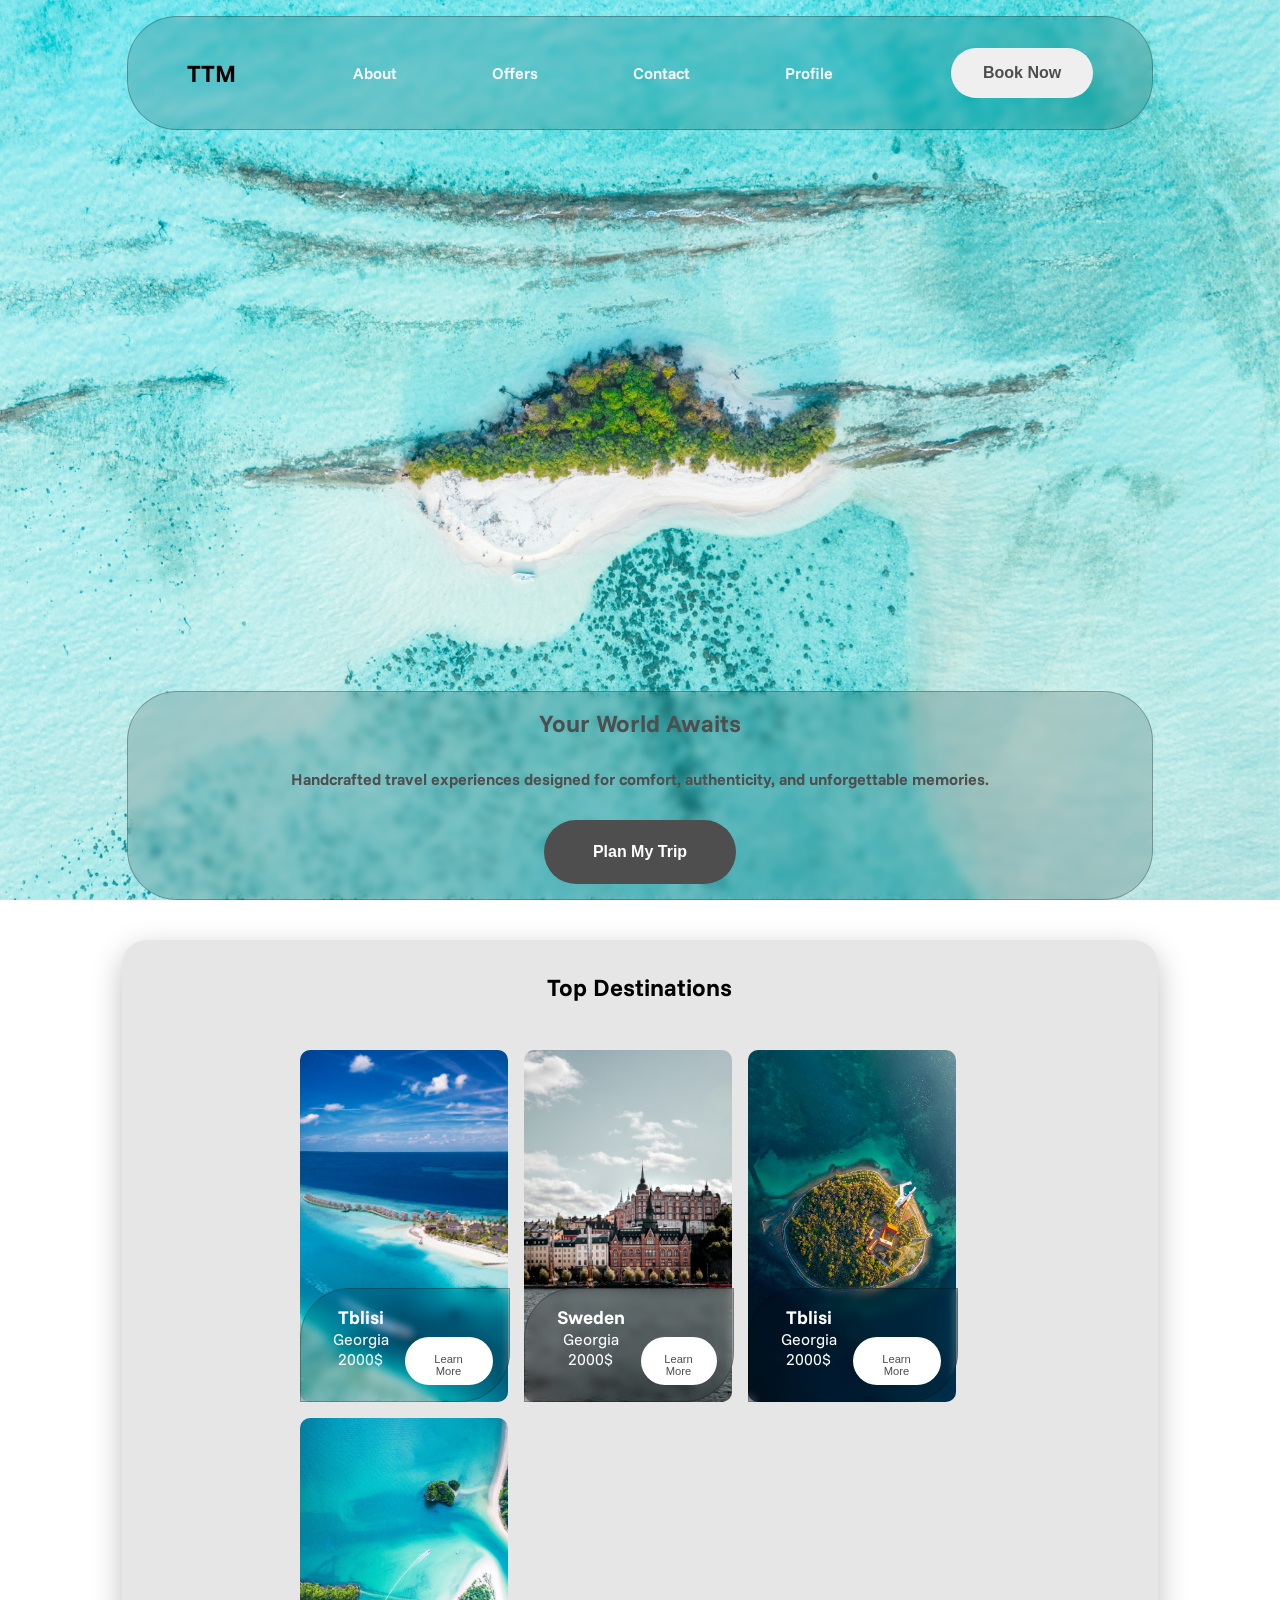
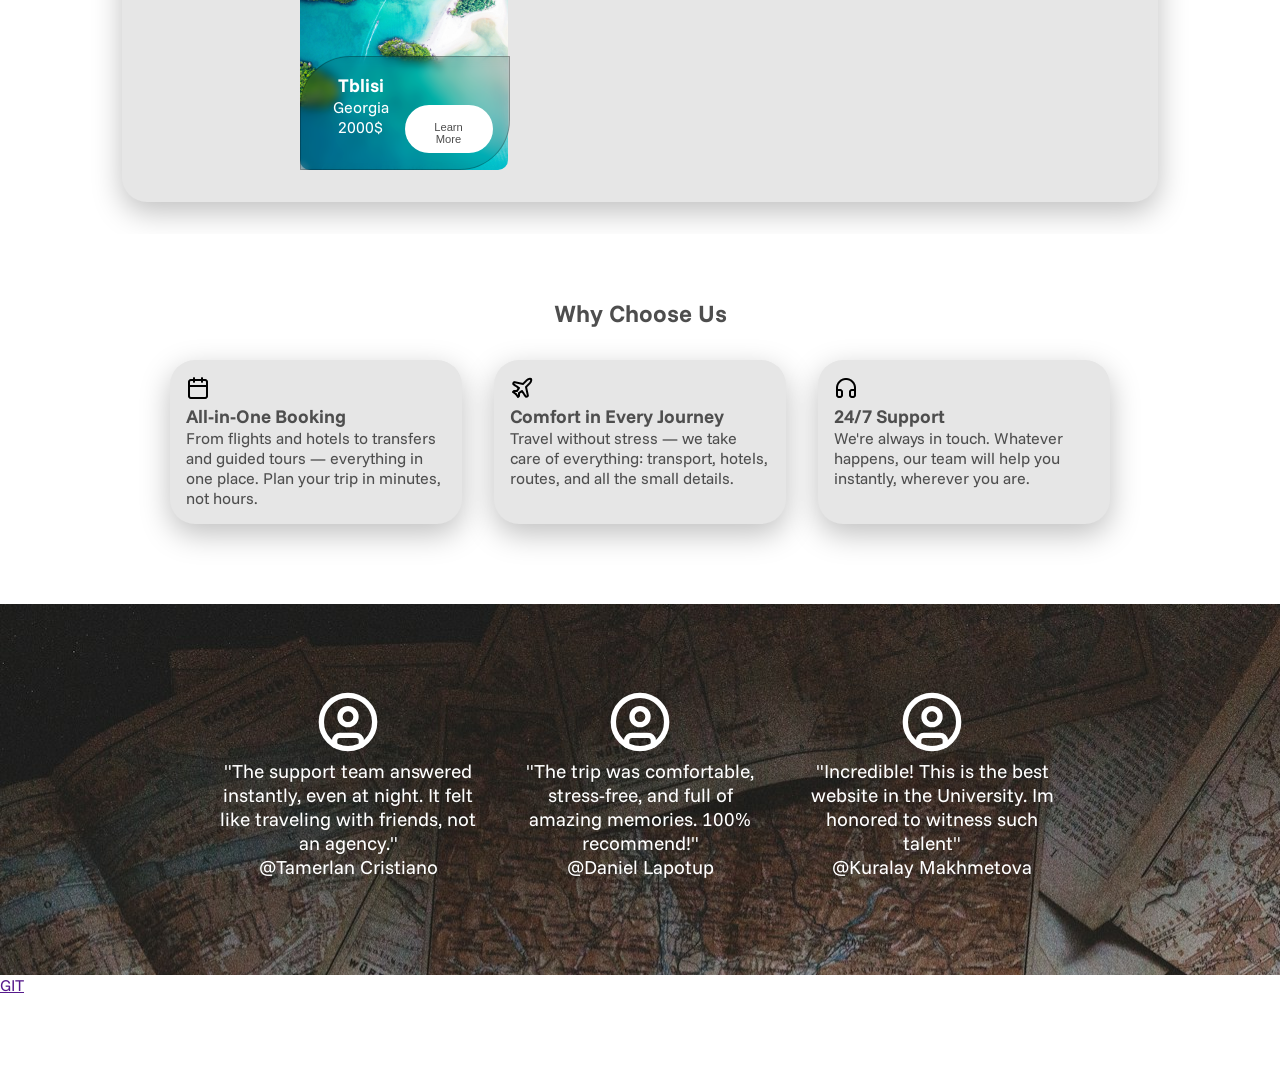
==== index.html @ 8b89134b "first commit" ====
<!DOCTYPE html>
<html lang="en">
  <head>
    <meta charset="UTF-8" />
    <meta name="viewport" content="width=device-width, initial-scale=1.0" />
    <title>Travel Agency</title>
    <link rel="stylesheet" href="style.css" />
  </head>
  <body>
    <header>
      <div class="logo active"><h2>TTM</h2></div>
      <nav>
        <a href="" class="navigation">About</a>
        <a href="" class="navigation">Offers</a>
        <a href="" class="navigation">Contact</a>
        <a href="" class="navigation">Profile</a>
      </nav>
      <button class="book_now btn">Book Now</button>
    </header>
    <section id="sec1">
      <div class="bg"></div>
      <div class="title_text">
        <h1 class="title">Your World Awaits</h1>
        <p>
          Handcrafted travel experiences designed for comfort, authenticity, and
          unforgettable memories.
        </p>
        <button class="title_btn btn">Plan My Trip</button>
      </div>
    </section>
    <section id="sec2">
      <div class="cards_bg">
        <h2>Top Destinations</h2>
        <div class="cards">
          <div class="card georgia">
            <div class="card_modal">
              <div class="card_text">
                <h3>Tblisi</h3>
                <div class="location">
                  <div class="location_icon"></div>
                  <p>Georgia</p>
                </div>
                <p class="price">2000$</p>
              </div>
              <button class="card_btn">Learn More</button>
            </div>
          </div>
          <div class="card sweden">
            <div class="card_modal">
              <div class="card_text">
                <h3>Sweden</h3>
                <div class="location">
                  <div class="location_icon"></div>
                  <p>Georgia</p>
                </div>
                <p class="price">2000$</p>
              </div>
              <button class="card_btn">Learn More</button>
            </div>
          </div>
          <div class="card island">
            <div class="card_modal">
              <div class="card_text">
                <h3>Tblisi</h3>
                <div class="location">
                  <div class="location_icon"></div>
                  <p>Georgia</p>
                </div>
                <p class="price">2000$</p>
              </div>
              <button class="card_btn">Learn More</button>
            </div>
          </div>
          <div class="card islands">
            <div class="card_modal">
              <div class="card_text">
                <h3>Tblisi</h3>
                <div class="location">
                  <div class="location_icon"></div>
                  <p>Georgia</p>
                </div>
                <p class="price">2000$</p>
              </div>
              <button class="card_btn">Learn More</button>
            </div>
          </div>
        </div>
      </div>
    </section>
    <section id="sec3">
        <div class="bg"></div>
        <h2>Why Choose Us</h2>
        <div class="reasons">
            <div class="reason">
                <img class="icon" src="Images/icons/calendar.png" alt="">
                <h3>All-in-One Booking</h3>
                <p>From flights and hotels to transfers and guided tours — everything in one place. Plan your trip in minutes, not hours.</p>
            </div>
            <div class="reason">
                <img class="icon" src="Images/icons/plane.png" alt="">
                <h3>Comfort in Every Journey</h3>
                <p>Travel without stress — we take care of everything: transport, hotels, routes, and all the small details.</p>
            </div>
            <div class="reason">
                <img class="icon" src="Images/icons/headphones.png" alt="">
                <h3>24/7 Support</h3>
                <p>We're always in touch. Whatever happens, our team will help you instantly, wherever you are.</p>
            </div>
        </div>
    </section>
    <section id="sec4">
        <div class="bg"></div>
        <div class="reviews">
            <div class="review">
                <img src="Images/icons/circle-user.svg" alt="">
                <p>"The support team answered instantly, even at night. It felt like traveling with friends, not an agency."</p>
                <p>@Tamerlan Cristiano</p>
            </div>
            <div class="review">
                <img src="Images/icons/circle-user.svg" alt="">
                <p>"The trip was comfortable, stress-free, and full of amazing memories. 100% recommend!"</p>
                <p>@Daniel Lapotup</p>
            </div>
            <div class="review">
                <img src="Images/icons/circle-user.svg" alt="">
                <p>"Incredible! This is the best website in the University. Im honored to witness such talent"</p>
                <p>@Kuralay Makhmetova</p>
            </div>
        </div>
    </section>
    <footer>
        <a href="">GIT</a>
    </footer>
  </body>
</html>
---- style.css ----
@import url("https://fonts.googleapis.com/css2?family=Funnel+Sans:ital,wght@0,300..800;1,300..800&display=swap");

* {
  margin: 0;
  padding: 0;
}
html {
  font-size: 16px;
  font-family: "Funnel Sans", sans-serif;
}
.btn {
  font-weight: 600;
}
header {
  left: 0;
  right: 0;
  top: 1rem;
  margin: 0 auto;
  width: 80%;
  height: 7rem;
  position: absolute;
  display: flex;
  justify-content: space-around;
  align-items: center;
  background: rgba(0, 0, 0, 0.15); /* полупрозрачность */
  backdrop-filter: blur(4px) saturate(110%); /* стекло */
  -webkit-backdrop-filter: blur(10px) saturate(180%); /* для Safari */
  border-radius: 50px; /* если хочешь закругление */
  border: 1px solid rgba(0, 0, 0, 0.25); /* лёгкая “рамка” */
  z-index: 1000;
}
nav {
  display: flex;
  justify-content: space-between;
  width: 30rem;
}
.navigation {
  text-decoration: none;
  color: #fff;
  font-weight: 600;
  transition: 200ms;
}
.navigation:hover {
  color: #4e4e4e;
  transition: 200ms;
}
.book_now {
  color: #4e4e4e;
  padding: 1rem 2rem;
  border-radius: 50px;
  border: none;
  font-size: 1rem;
  transition: 200ms;
}
.book_now:hover {
  background-color: #4e4e4e;
  color: #fff;
  transition: 200ms;
}
/* SECTION 1 */
#sec1 {
  width: 100%;
  height: 100vh;
  margin-bottom: 0.5rem;
}
/* Below panel */
.title_text {
  background-color: #4e4e4e;
  width: 80%;
  height: 23%;
  position: absolute;
  text-align: center;
  margin: 0 auto;
  left: 0;
  right: 0;
  bottom: 0;
  color: #4e4e4e;
  font-weight: bold;
  background: rgba(0, 0, 0, 0.15); /* полупрозрачность */
  backdrop-filter: blur(4px) saturate(110%); /* стекло */
  -webkit-backdrop-filter: blur(10px) saturate(180%); /* для Safari */
  border-radius: 50px; /* если хочешь закругление */
  border: 1px solid rgba(0, 0, 0, 0.25); /* лёгкая “рамка” */
  display: flex;
  flex-direction: column;
  align-items: center;
  justify-content: space-around;
}
.title_btn {
  background-color: #4e4e4e;
  color: #fff;
  padding: 1rem 2rem;
  border-radius: 50px;
  border: none;
  font-size: 1rem;
  transition: 200ms;
  width: 12rem;
  height: 4rem;
}
.title_btn:hover {
  background-color: #fff;
  color: #4e4e4e;
  transition: 200ms;
}

#sec1 .bg {
  position: fixed;
  background-image: url(Images/hamdhulla-shakeeb-SxBfYBCI0CA-unsplash.jpg);
  background-position: center;
  background-size: cover;
  width: 100%;
  height: 100vh;
  z-index: -1;
  background-attachment: fixed;
}
/* SECTION 2 ============== ================================*/
#sec2 {
  margin-top: 1rem;
  width: 100%;
  height: fit-content;
  left: 0;
  right: 0;
  margin: 0 auto;
  background-color: #fff;
  padding-top: 2rem;
  padding-bottom: 2rem;
}

.cards {
  display: flex;
  width: 70%;
  margin: 0 auto;
  padding-top: 3rem;
  flex-wrap: wrap;
  justify-content: start;
  gap: 1rem;
}
.cards_bg {
  background-color: rgb(230, 230, 230);
  width: 76%;
  border-radius: 25px;
  text-align: center;
  margin: 0 auto;
  padding: 2rem;
  box-shadow: 0 10px 30px rgba(0, 0, 0, 0.25), 0 0 15px rgba(255, 255, 255, 0.2);
}
.card {
  flex: 0 1 13rem;
  width: 22%;
  height: 22rem;
  border-radius: 10px;
  background-position: center;
  background-size: cover;
  display: flex;
  align-items: flex-end;
  color: #fff;
  transition: 200ms;
}
.card:hover {
  transform: scale(1.03);
  box-shadow: 0 10px 30px rgba(0, 0, 0, 0.25), 0 0 15px rgba(255, 255, 255, 0.2);
}
.georgia {
  background-image: url(Images/cards/sea.jpg);
}
.sweden {
  background-image: url(Images/cards/sweden.jpg);
}
.islands {
  background-image: url(Images/cards/islands.jpg);
}
.island {
  background-image: url(Images/cards/island.jpg);
}
.card_text {
  display: flex;
  flex-direction: column;
  margin-bottom: 1rem;
  align-self: flex-end;
  margin-left: 1rem;
  padding: 1rem;
}
.card_btn {
  background-color: #fff;
  color: #4e4e4e;
  padding: 1rem 1.5rem;
  border-radius: 50px;
  border: none;
  font-size: 0.7rem;
  transition: 200ms;
  width: 6rem;
  height: 3rem;
  margin-bottom: 1rem;
  margin-right: 1rem;
  padding: 1rem;
}
.card_btn:hover {
  color: #fff;
  background-color: #4e4e4e;
  box-shadow: 0 4px 15px rgba(0, 0, 0, 0.2);
}
.card_modal {
  background-color: #4e4e4e;
  width: 100%;
  height: fit-content;
  display: flex;
  align-items: flex-end;
  color: #fff;
  justify-content: space-between;
  border-radius: 10px;
  background: rgba(0, 0, 0, 0.15); /* полупрозрачность */
  backdrop-filter: blur(4px) saturate(110%); /* стекло */
  -webkit-backdrop-filter: blur(10px) saturate(180%); /* для Safari */
  border-radius: 50px 0; /* если хочешь закругление */
  border: 1px solid rgba(0, 0, 0, 0.25); /* лёгкая “рамка” */
}

/* SECTION 3 ========= */
#sec3 {
    background-color: #fff;
}
#sec3 h2 {
  text-align: center;
  padding-top: 4rem;
  color: #4e4e4e;
}
.reasons {
  margin-top: 2rem;
  display: flex;
  justify-content: center;
  gap: 2rem;
  flex-wrap: wrap;
  padding-bottom: 5rem;
}
.reason {
  color: #4e4e4e;
  flex: 1 1 20%;
  max-width: 20%;
  min-width: 260px;
  background-color: rgb(230, 230, 230);
  padding: 1rem;
  box-shadow: 0 10px 30px rgba(0, 0, 0, 0.25), 0 0 15px rgba(255, 255, 255, 0.2);
  border-radius: 25px;
}
/* SECTION 4 ========================================================================================================================================= */
#sec4 {
     background-image: url(Images/maps.jpg);
     padding: 3rem;
}
/* #sec4 > .bg {
    background-image: url(Images/maps.jpg);
    background-position: center;
    background-size: cover;
    width: 100%;
    height: 30vh;
    position: absolute;
    z-index: -1;
    filter: brightness(.6);
} */
.reviews {
    display: flex;
    align-items: center;
    gap: 2rem;
    justify-content: center;
    align-self: center;
    margin-bottom: 3rem;
    flex-wrap: wrap;
}
.review {
    flex: 1 1 20%;
    padding-top: 2.4rem;
    text-align: center;
    max-width: 20%;
    min-width: 260px;
    color: #fff;
    font-size: 1.2rem;
}
.review img{
    width: 4rem;
}

@media (max-width:940px){
    #sec3 {
        height: fit-content;
    }
    #sec4 {
        padding: 3rem;
        background-image: url(Images/maps.jpg);
    }
}





footer {
    background-color: #fff;
    width: 100%;
    height: 10vh;
}
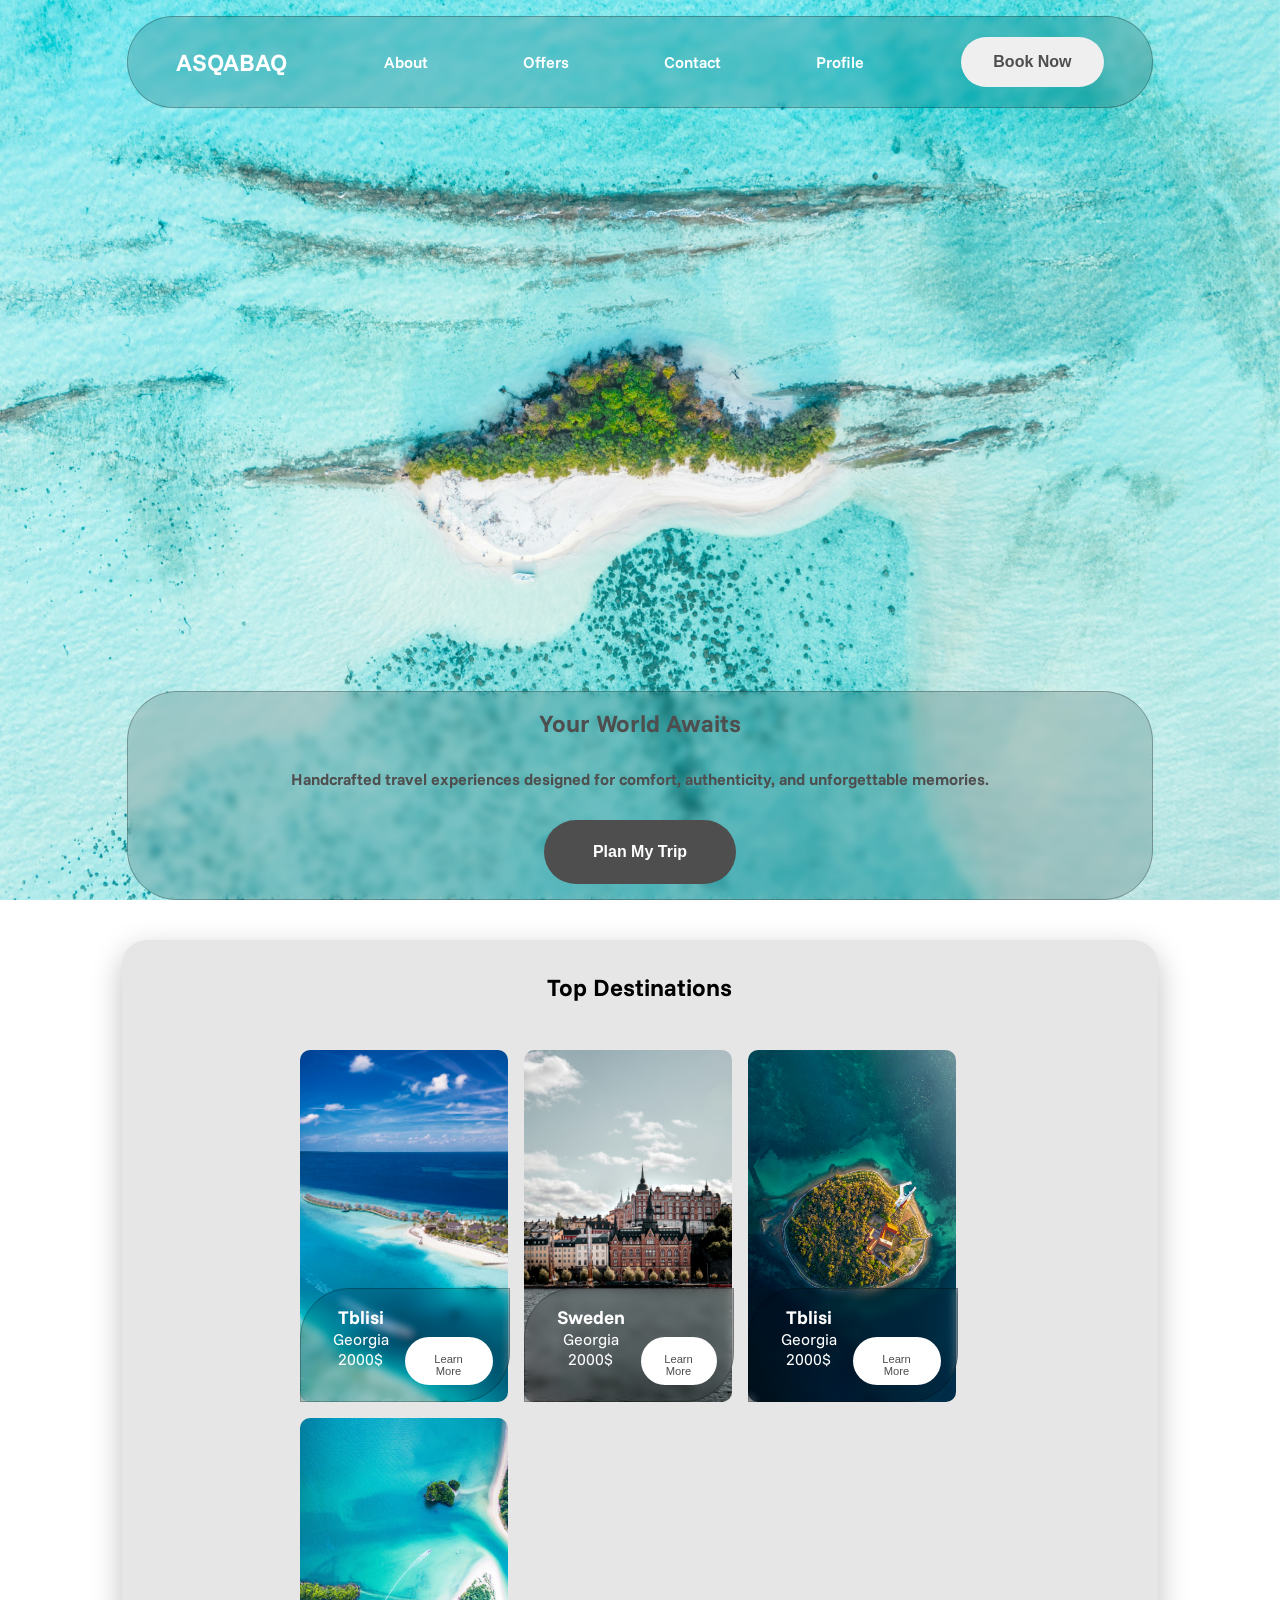
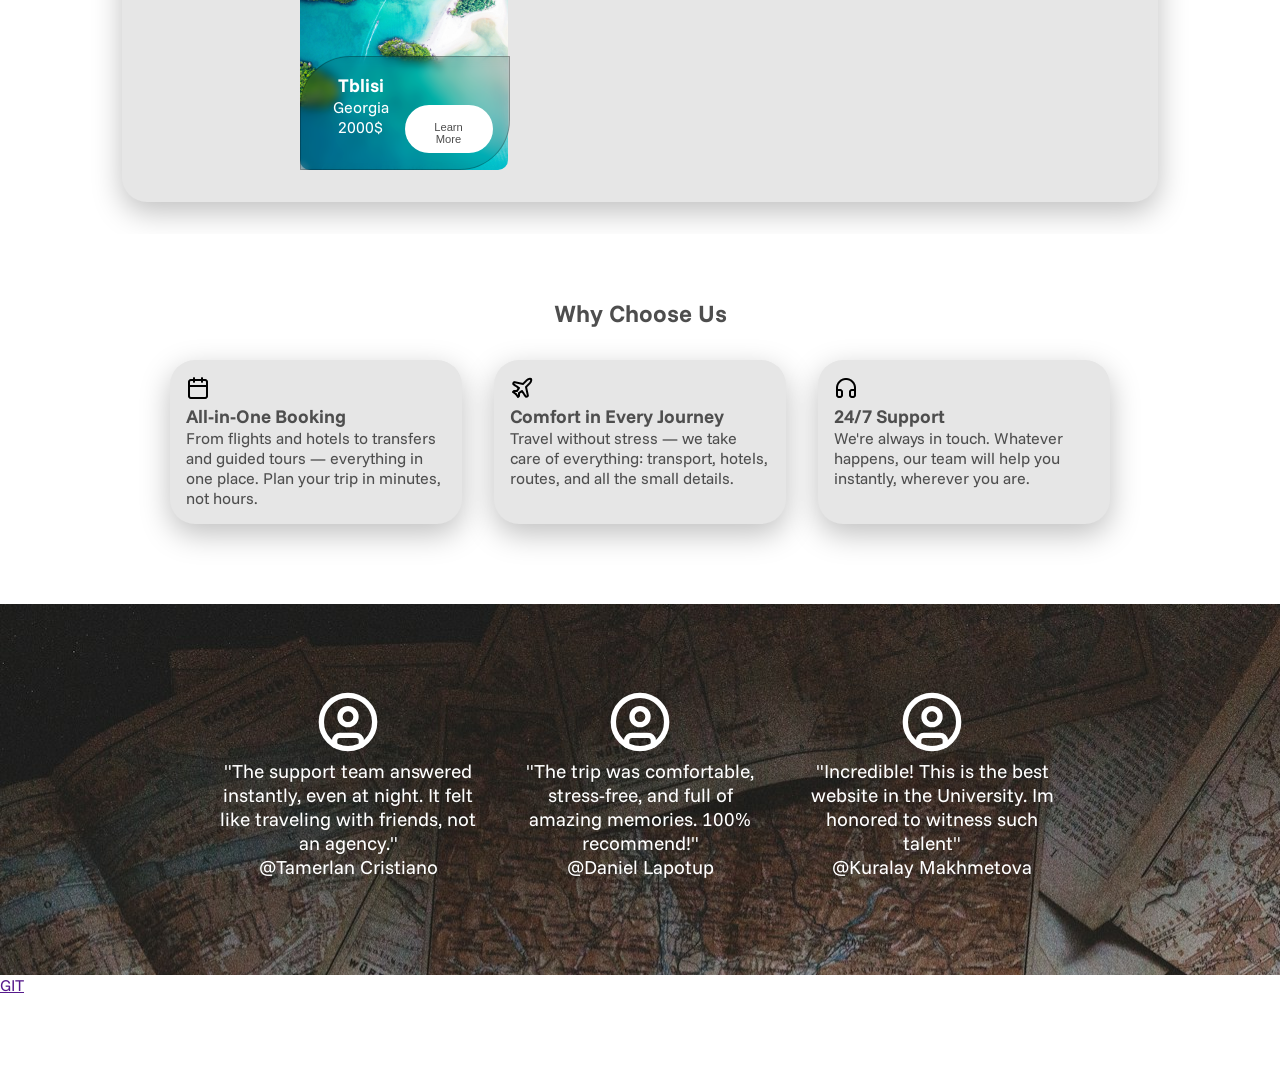
==== commit fbc1f7a7: "some new pages/ no adaptive" ====
--- a/index.html
+++ b/index.html
@@ -8,12 +8,12 @@
   </head>
   <body>
     <header>
-      <div class="logo active"><h2>TTM</h2></div>
+      <div class="logo active"><h2><a class="logo" href="index.html">ASQABAQ</a></h2></div>
       <nav>
-        <a href="" class="navigation">About</a>
+        <a href="About.html" class="navigation">About</a>
         <a href="" class="navigation">Offers</a>
-        <a href="" class="navigation">Contact</a>
-        <a href="" class="navigation">Profile</a>
+        <a href="Contact.html" class="navigation">Contact</a>
+        <a href="Profile.html" class="navigation">Profile</a>
       </nav>
       <button class="book_now btn">Book Now</button>
     </header>
--- a/style.css
+++ b/style.css
@@ -17,7 +17,7 @@
   top: 1rem;
   margin: 0 auto;
   width: 80%;
-  height: 7rem;
+  height: 10%;
   position: absolute;
   display: flex;
   justify-content: space-around;
@@ -28,6 +28,10 @@
   border-radius: 50px; /* если хочешь закругление */
   border: 1px solid rgba(0, 0, 0, 0.25); /* лёгкая “рамка” */
   z-index: 1000;
+}
+.logo {
+  text-decoration: none;
+  color: #fff;
 }
 nav {
   display: flex;
@@ -217,7 +221,7 @@
 
 /* SECTION 3 ========= */
 #sec3 {
-    background-color: #fff;
+  background-color: #fff;
 }
 #sec3 h2 {
   text-align: center;
@@ -244,8 +248,8 @@
 }
 /* SECTION 4 ========================================================================================================================================= */
 #sec4 {
-     background-image: url(Images/maps.jpg);
-     padding: 3rem;
+  background-image: url(Images/maps.jpg);
+  padding: 3rem;
 }
 /* #sec4 > .bg {
     background-image: url(Images/maps.jpg);
@@ -258,43 +262,209 @@
     filter: brightness(.6);
 } */
 .reviews {
-    display: flex;
-    align-items: center;
-    gap: 2rem;
-    justify-content: center;
-    align-self: center;
-    margin-bottom: 3rem;
-    flex-wrap: wrap;
+  display: flex;
+  align-items: center;
+  gap: 2rem;
+  justify-content: center;
+  align-self: center;
+  margin-bottom: 3rem;
+  flex-wrap: wrap;
 }
 .review {
-    flex: 1 1 20%;
-    padding-top: 2.4rem;
-    text-align: center;
-    max-width: 20%;
-    min-width: 260px;
-    color: #fff;
-    font-size: 1.2rem;
-}
-.review img{
-    width: 4rem;
-}
-
-@media (max-width:940px){
-    #sec3 {
-        height: fit-content;
-    }
-    #sec4 {
-        padding: 3rem;
-        background-image: url(Images/maps.jpg);
-    }
-}
-
-
-
-
+  flex: 1 1 20%;
+  padding-top: 2.4rem;
+  text-align: center;
+  max-width: 20%;
+  min-width: 260px;
+  color: #fff;
+  font-size: 1.2rem;
+}
+.review img {
+  width: 4rem;
+}
+
+@media (max-width: 940px) {
+  #sec3 {
+    height: fit-content;
+  }
+  #sec4 {
+    padding: 3rem;
+    background-image: url(Images/maps.jpg);
+  }
+}
 
 footer {
-    background-color: #fff;
-    width: 100%;
-    height: 10vh;
-}+  background-color: #fff;
+  width: 100%;
+  height: 10vh;
+}
+
+/* ABOUT PAGE ================================== */
+#about {
+  background-image: url(Images/globus.jpg);
+  background-position: center;
+  background-size: cover;
+  width: 100%;
+  height: 100vh;
+  display: flex;
+  justify-content: center;
+}
+
+.about_bg {
+  text-align: center;
+  margin: 0 auto;
+  align-self: center;
+  width: 70%;
+  height: fit-content;
+  background: rgba(0, 0, 0, 0.15); /* полупрозрачность */
+  backdrop-filter: blur(4px) saturate(50%); /* стекло */
+  -webkit-backdrop-filter: blur(10px) saturate(180%); /* для Safari */
+  border-radius: 50px 0; /* если хочешь закругление */
+  border: 1px solid rgba(0, 0, 0, 0.25); /* лёгкая “рамка” */
+  color: #fff;
+}
+.about_bg > h2,
+.about_bg p {
+  padding: 1.5rem;
+}
+.about_bg p {
+  width: 60%;
+  margin: 0 auto;
+}
+
+/* CONTACT PAGE ================================= */
+#contact {
+  background-image: url(Images/globus.jpg);
+  background-position: center;
+  background-size: cover;
+  width: 100%;
+  height: 100vh;
+  display: flex;
+  justify-content: center;
+}
+.contact_bg {
+  text-align: center;
+  margin: 0 auto;
+  align-self: center;
+  width: 40%;
+  height: fit-content;
+  background: rgba(0, 0, 0, 0.15); /* полупрозрачность */
+  backdrop-filter: blur(4px) saturate(50%); /* стекло */
+  -webkit-backdrop-filter: blur(10px) saturate(180%); /* для Safari */
+  border-radius: 50px 0; /* если хочешь закругление */
+  border: 1px solid rgba(0, 0, 0, 0.25); /* лёгкая “рамка” */
+  color: #fff;
+  display: flex;
+  flex-direction: column;
+  gap: 1rem;
+}
+
+.contact_bg input {
+  align-self: center;
+  width: 60%;
+  height: 3vh;
+}
+.contact_bg h2 {
+  margin-top: 7%;
+}
+.submit {
+  width: 20%;
+  height: 3vh;
+  color: #4e4e4e;
+  border-radius: 25px;
+  border: none;
+  margin: 0 auto;
+  margin-bottom: 10%;
+  transition: 200ms;
+}
+.submit:hover {
+  transition: 200ms;
+  background-color: #4e4e4e;
+  color: #fff;
+}
+
+/* PROFILE PAGE ====================== */
+#profile {
+
+  width: 100%;
+  height: fit-content;
+  display: flex;
+  justify-content: center;
+}
+#profile > .bg {
+  background-image: url(Images/maps.jpg);
+  background-position: center;
+  background-size: cover;
+  background-attachment: fixed;
+  width: 100%;
+  height: 110vh;
+  z-index: -100;
+  position: absolute;
+}
+.profile_bg {
+  margin: 0 auto;
+  align-self: center;
+  width: 40%;
+  height: fit-content;
+  background: rgba(0, 0, 0, 0.15); /* полупрозрачность */
+  backdrop-filter: blur(6px) saturate(30%); /* стекло */
+  -webkit-backdrop-filter: blur(10px) saturate(50%); /* для Safari */
+  border-radius: 50px 0; /* если хочешь закругление */
+  border: 1px solid rgba(0, 0, 0, 0.25); /* лёгкая “рамка” */
+  color: #fff;
+  display: flex;
+  flex-direction: column;
+  gap: 1rem;
+  margin-top: 10%;
+}
+.main_info {
+  display: flex;
+  gap: 2rem;
+  width: 80%;
+  margin: 0 auto;
+}
+.profile_pic {
+  width: 40%;
+}
+.profile_text {
+  font-size: 1.4rem;
+  align-self: center;
+}
+.edit_btn {
+  width: 50%;
+  height: 3vh;
+  color: #4e4e4e;
+  border-radius: 5px; 
+  border: none;
+  margin: 0 auto;
+  margin-bottom: 10%;
+  transition: 200ms;
+}
+.edit_btn:hover {
+  transition: 200ms;
+  background-color: #4e4e4e;
+  color: #fff;
+}
+.trips {
+  margin-top: 1rem;
+  margin-bottom: 0.5rem;
+  text-align: center;
+  display: flex;
+  flex-direction: column;
+  gap: 1rem;
+}
+.trips > .card {
+  width: 95%;
+  margin: 0 auto;
+}
+.trip_info {
+  display: flex;
+  flex-direction: column;
+  gap: 1rem;
+}
+.confirmed {
+  color: #00ff26;
+}
+.stats {
+  color: #00d0ff;
+}
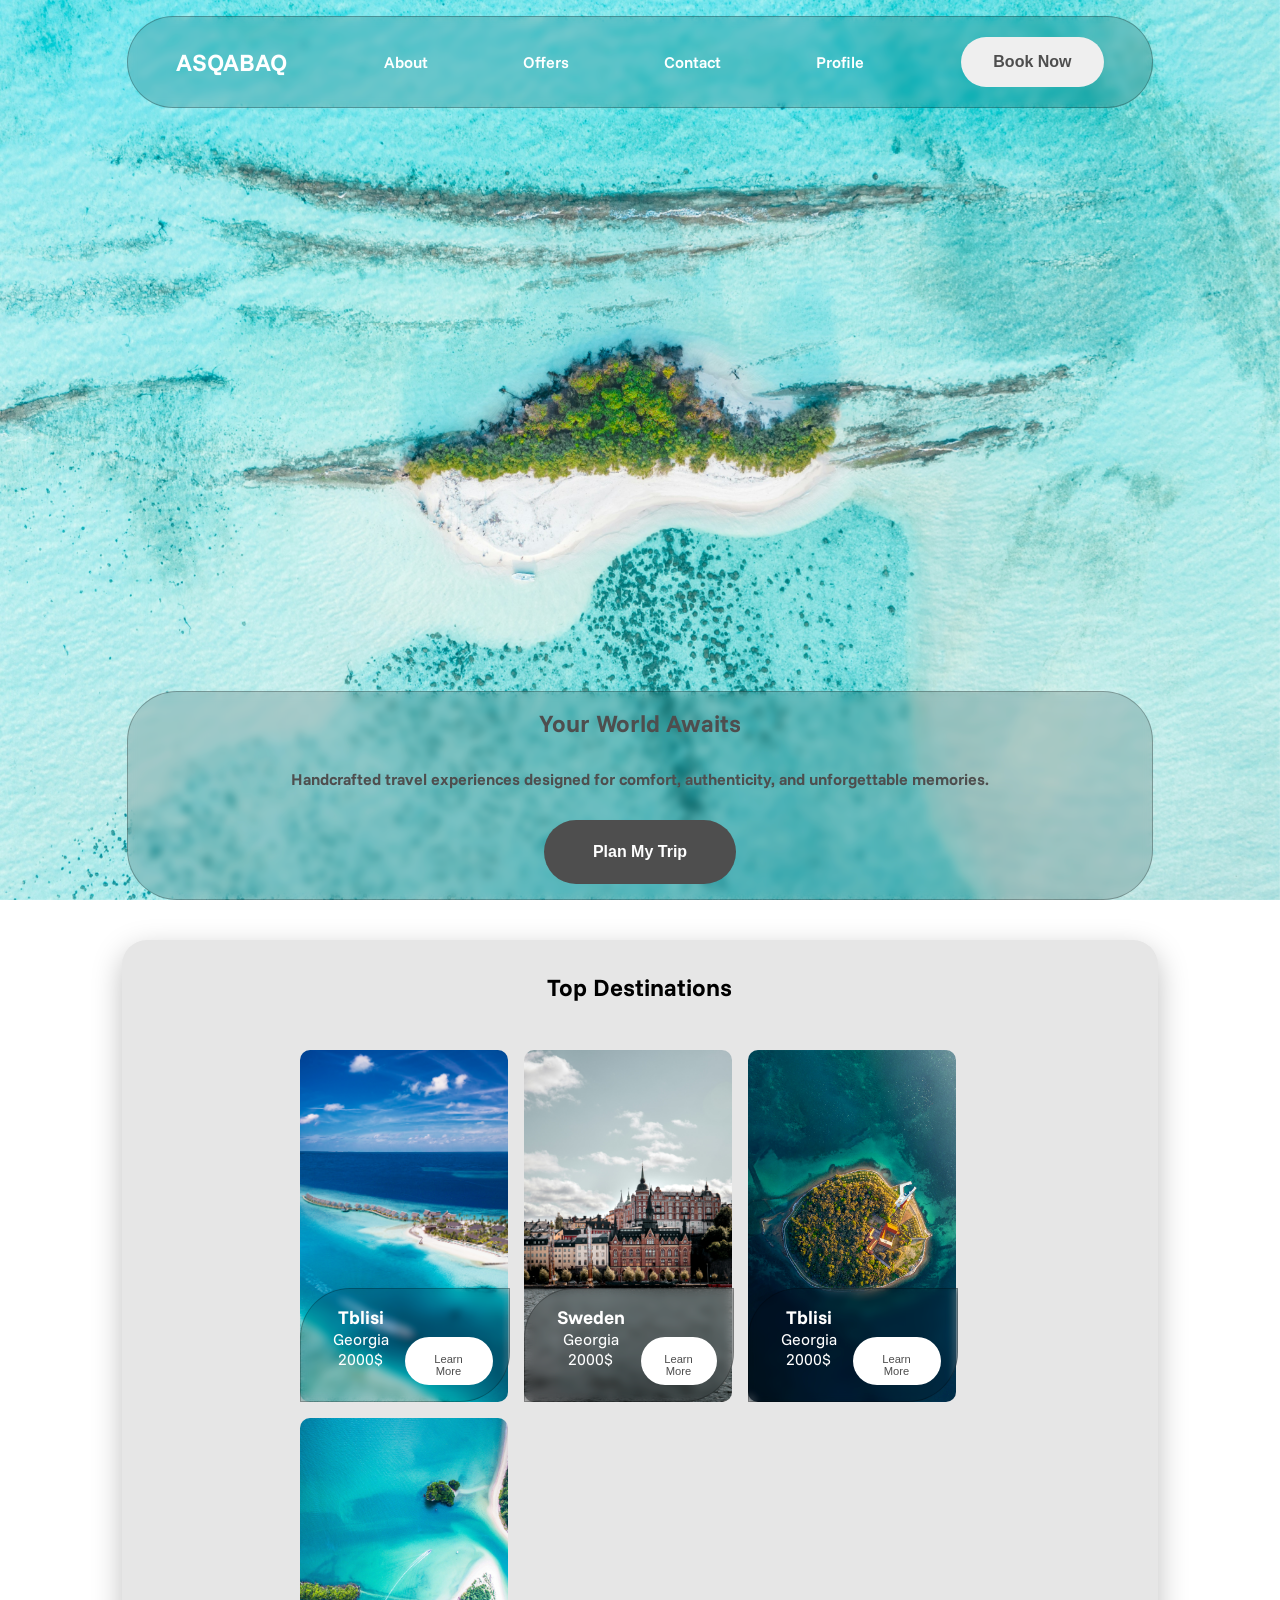
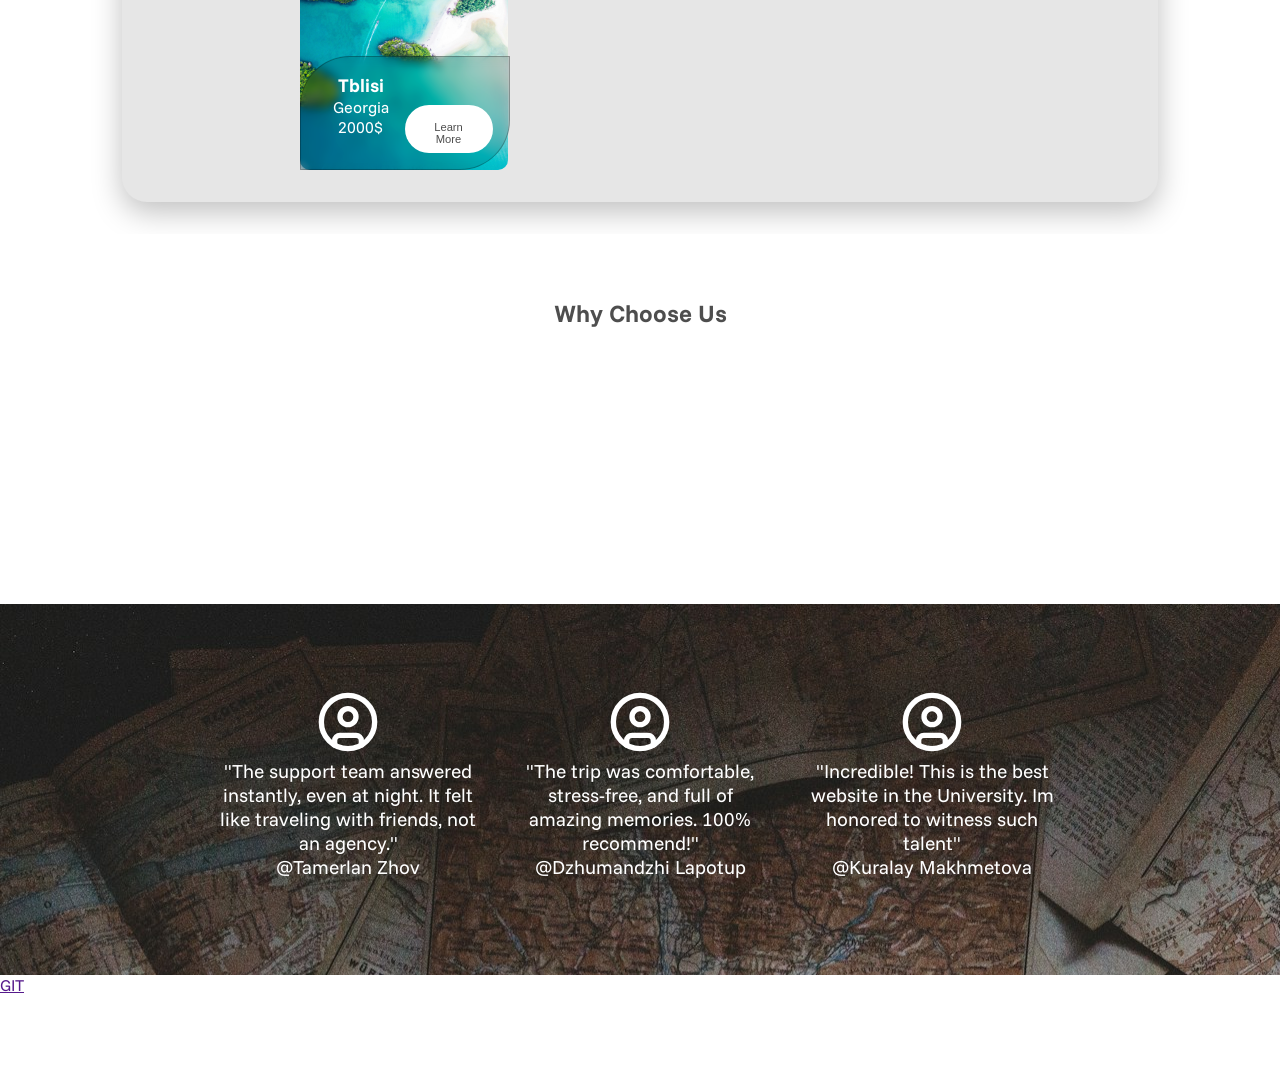
==== commit fefc8509: "some adaptivity and some animations" ====
--- a/index.html
+++ b/index.html
@@ -7,19 +7,33 @@
     <link rel="stylesheet" href="style.css" />
   </head>
   <body>
-    <header>
-      <div class="logo active"><h2><a class="logo" href="index.html">ASQABAQ</a></h2></div>
-      <nav>
+    <header data-aos="fade-down">
+      <div class="logo active">
+        <h2><a class="logo" href="index.html">ASQABAQ</a></h2>
+      </div>
+
+      <nav class="nav-links">
         <a href="About.html" class="navigation">About</a>
-        <a href="" class="navigation">Offers</a>
+        <a href="#" class="navigation">Offers</a>
         <a href="Contact.html" class="navigation">Contact</a>
         <a href="Profile.html" class="navigation">Profile</a>
       </nav>
+
       <button class="book_now btn">Book Now</button>
+
+      <!-- Burger -->
+      <div class="hamburger">
+        <span></span>
+        <span></span>
+        <span></span>
+      </div>
+
+      <link href="https://unpkg.com/aos@2.3.4/dist/aos.css" rel="stylesheet" />
     </header>
+
     <section id="sec1">
       <div class="bg"></div>
-      <div class="title_text">
+      <div class="title_text" data-aos="fade-up">
         <h1 class="title">Your World Awaits</h1>
         <p>
           Handcrafted travel experiences designed for comfort, authenticity, and
@@ -32,7 +46,7 @@
       <div class="cards_bg">
         <h2>Top Destinations</h2>
         <div class="cards">
-          <div class="card georgia">
+          <div class="card georgia" data-aos="fade-up" data-aos-duration="800" >
             <div class="card_modal">
               <div class="card_text">
                 <h3>Tblisi</h3>
@@ -45,7 +59,7 @@
               <button class="card_btn">Learn More</button>
             </div>
           </div>
-          <div class="card sweden">
+          <div class="card sweden" data-aos="fade-up" data-aos-duration="1000">
             <div class="card_modal">
               <div class="card_text">
                 <h3>Sweden</h3>
@@ -58,7 +72,7 @@
               <button class="card_btn">Learn More</button>
             </div>
           </div>
-          <div class="card island">
+          <div class="card island" data-aos="fade-up" data-aos-duration="1200">
             <div class="card_modal">
               <div class="card_text">
                 <h3>Tblisi</h3>
@@ -71,7 +85,7 @@
               <button class="card_btn">Learn More</button>
             </div>
           </div>
-          <div class="card islands">
+          <div class="card islands" data-aos="fade-up" data-aos-duration="1400">
             <div class="card_modal">
               <div class="card_text">
                 <h3>Tblisi</h3>
@@ -88,48 +102,76 @@
       </div>
     </section>
     <section id="sec3">
-        <div class="bg"></div>
-        <h2>Why Choose Us</h2>
-        <div class="reasons">
-            <div class="reason">
-                <img class="icon" src="Images/icons/calendar.png" alt="">
-                <h3>All-in-One Booking</h3>
-                <p>From flights and hotels to transfers and guided tours — everything in one place. Plan your trip in minutes, not hours.</p>
-            </div>
-            <div class="reason">
-                <img class="icon" src="Images/icons/plane.png" alt="">
-                <h3>Comfort in Every Journey</h3>
-                <p>Travel without stress — we take care of everything: transport, hotels, routes, and all the small details.</p>
-            </div>
-            <div class="reason">
-                <img class="icon" src="Images/icons/headphones.png" alt="">
-                <h3>24/7 Support</h3>
-                <p>We're always in touch. Whatever happens, our team will help you instantly, wherever you are.</p>
-            </div>
+      <div class="bg"></div>
+      <h2>Why Choose Us</h2>
+      <div class="reasons">
+        <div class="reason" data-aos="fade-up">
+          <img class="icon" src="Images/icons/calendar.png" alt="" />
+          <h3>All-in-One Booking</h3>
+          <p>
+            From flights and hotels to transfers and guided tours — everything
+            in one place. Plan your trip in minutes, not hours.
+          </p>
         </div>
+        <div class="reason" data-aos="fade-up">
+          <img class="icon" src="Images/icons/plane.png" alt="" />
+          <h3>Comfort in Every Journey</h3>
+          <p>
+            Travel without stress — we take care of everything: transport,
+            hotels, routes, and all the small details.
+          </p>
+        </div>
+        <div class="reason" data-aos="fade-up">
+          <img class="icon" src="Images/icons/headphones.png" alt="" />
+          <h3>24/7 Support</h3>
+          <p>
+            We're always in touch. Whatever happens, our team will help you
+            instantly, wherever you are.
+          </p>
+        </div>
+      </div>
     </section>
     <section id="sec4">
-        <div class="bg"></div>
-        <div class="reviews">
-            <div class="review">
-                <img src="Images/icons/circle-user.svg" alt="">
-                <p>"The support team answered instantly, even at night. It felt like traveling with friends, not an agency."</p>
-                <p>@Tamerlan Cristiano</p>
-            </div>
-            <div class="review">
-                <img src="Images/icons/circle-user.svg" alt="">
-                <p>"The trip was comfortable, stress-free, and full of amazing memories. 100% recommend!"</p>
-                <p>@Daniel Lapotup</p>
-            </div>
-            <div class="review">
-                <img src="Images/icons/circle-user.svg" alt="">
-                <p>"Incredible! This is the best website in the University. Im honored to witness such talent"</p>
-                <p>@Kuralay Makhmetova</p>
-            </div>
+      <div class="bg"></div>
+      <div class="reviews">
+        <div class="review">
+          <img src="Images/icons/circle-user.svg" alt="" />
+          <p>
+            "The support team answered instantly, even at night. It felt like
+            traveling with friends, not an agency."
+          </p>
+          <p>@Tamerlan Zhov</p>
         </div>
+        <div class="review">
+          <img src="Images/icons/circle-user.svg" alt="" />
+          <p>
+            "The trip was comfortable, stress-free, and full of amazing
+            memories. 100% recommend!"
+          </p>
+          <p>@Dzhumandzhi Lapotup</p>
+        </div>
+        <div class="review">
+          <img src="Images/icons/circle-user.svg" alt="" />
+          <p>
+            "Incredible! This is the best website in the University. Im honored
+            to witness such talent"
+          </p>
+          <p>@Kuralay Makhmetova</p>
+        </div>
+      </div>
     </section>
     <footer>
-        <a href="">GIT</a>
+      <a href="">GIT</a>
     </footer>
+
+    <script src="main.js"></script>
+    <script src="https://unpkg.com/aos@2.3.4/dist/aos.js"></script>
+    <script>
+      AOS.init({
+        duration: 1000, // animation duration (ms)
+        once: true, // animate only once
+        offset: 100, // start animation earlier/later
+      });
+    </script>
   </body>
 </html>
--- a/style.css
+++ b/style.css
@@ -60,6 +60,64 @@
   background-color: #4e4e4e;
   color: #fff;
   transition: 200ms;
+}
+/* Burger button (hidden by default) */
+.hamburger {
+  display: none;
+  flex-direction: column;
+  justify-content: space-between;
+  width: 25px;
+  height: 18px;
+  cursor: pointer;
+  z-index: 1100;
+}
+
+.hamburger span {
+  height: 3px;
+  width: 100%;
+  background: white;
+  border-radius: 10px;
+  transition: 0.3s;
+}
+
+/* Mobile styles */
+@media (max-width: 768px) {
+  /* Hide nav and Book button initially */
+  .nav-links,
+  .book_now {
+    display: none;
+  }
+
+  /* Show burger instead */
+  .hamburger {
+    display: flex;
+  }
+
+  /* When burger active -> show menu */
+  .nav-links.active {
+    display: flex;
+    flex-direction: column;
+    position: absolute;
+    top: 5rem;
+    right: 2rem;
+    width: 200px;
+    background: rgba(0, 0, 0, 0.9);
+    border-radius: 10px;
+    text-align: center;
+    padding: 1.5rem 0;
+    gap: 1rem;
+  }
+
+  /* Burger to "X" animation */
+  .hamburger.active span:nth-child(1) {
+    transform: rotate(45deg) translate(5px, 5px);
+  }
+  .hamburger.active span:nth-child(2) {
+    opacity: 0;
+  }
+  .hamburger.active span:nth-child(3) {
+    transform: rotate(-45deg) translate(5px, -5px);
+  }
 }
 /* SECTION 1 */
 #sec1 {
@@ -322,6 +380,7 @@
   border-radius: 50px 0; /* если хочешь закругление */
   border: 1px solid rgba(0, 0, 0, 0.25); /* лёгкая “рамка” */
   color: #fff;
+  margin-top: 10%;
 }
 .about_bg > h2,
 .about_bg p {
@@ -330,6 +389,19 @@
 .about_bg p {
   width: 60%;
   margin: 0 auto;
+}
+@media (max-width: 600px) {
+  #about {
+    height: fit-content;
+  }
+  .about_bg {
+    margin-top: 30%;
+    width: 100%;
+  }
+  .about_bg p {
+    padding: 0.5rem;
+    width: 90%;
+  }
 }
 
 /* CONTACT PAGE ================================= */
@@ -358,6 +430,11 @@
   flex-direction: column;
   gap: 1rem;
 }
+@media (max-width: 1100px) {
+  .contact_bg {
+    width: 90%;
+  }
+}
 
 .contact_bg input {
   align-self: center;
@@ -385,7 +462,6 @@
 
 /* PROFILE PAGE ====================== */
 #profile {
-
   width: 100%;
   height: fit-content;
   display: flex;
@@ -404,7 +480,7 @@
 .profile_bg {
   margin: 0 auto;
   align-self: center;
-  width: 40%;
+  width: 50%;
   height: fit-content;
   background: rgba(0, 0, 0, 0.15); /* полупрозрачность */
   backdrop-filter: blur(6px) saturate(30%); /* стекло */
@@ -425,6 +501,7 @@
 }
 .profile_pic {
   width: 40%;
+  height: 40%;
 }
 .profile_text {
   font-size: 1.4rem;
@@ -434,7 +511,7 @@
   width: 50%;
   height: 3vh;
   color: #4e4e4e;
-  border-radius: 5px; 
+  border-radius: 5px;
   border: none;
   margin: 0 auto;
   margin-bottom: 10%;
@@ -468,3 +545,25 @@
 .stats {
   color: #00d0ff;
 }
+
+@media (max-width: 1100px) {
+  #profile {
+    background-image: url(Images/maps.jpg);
+    background-position: center;
+    background-size: cover;
+    background-attachment: fixed;
+  }
+  .profile_bg {
+    margin-top: 20%;
+    width: 90%;
+  }
+}
+@media (max-width: 550px) {
+  html {
+    font-size: 12px;
+  }
+   .profile_bg {
+    margin-top: 30%;
+    width: 90%;
+  }
+}
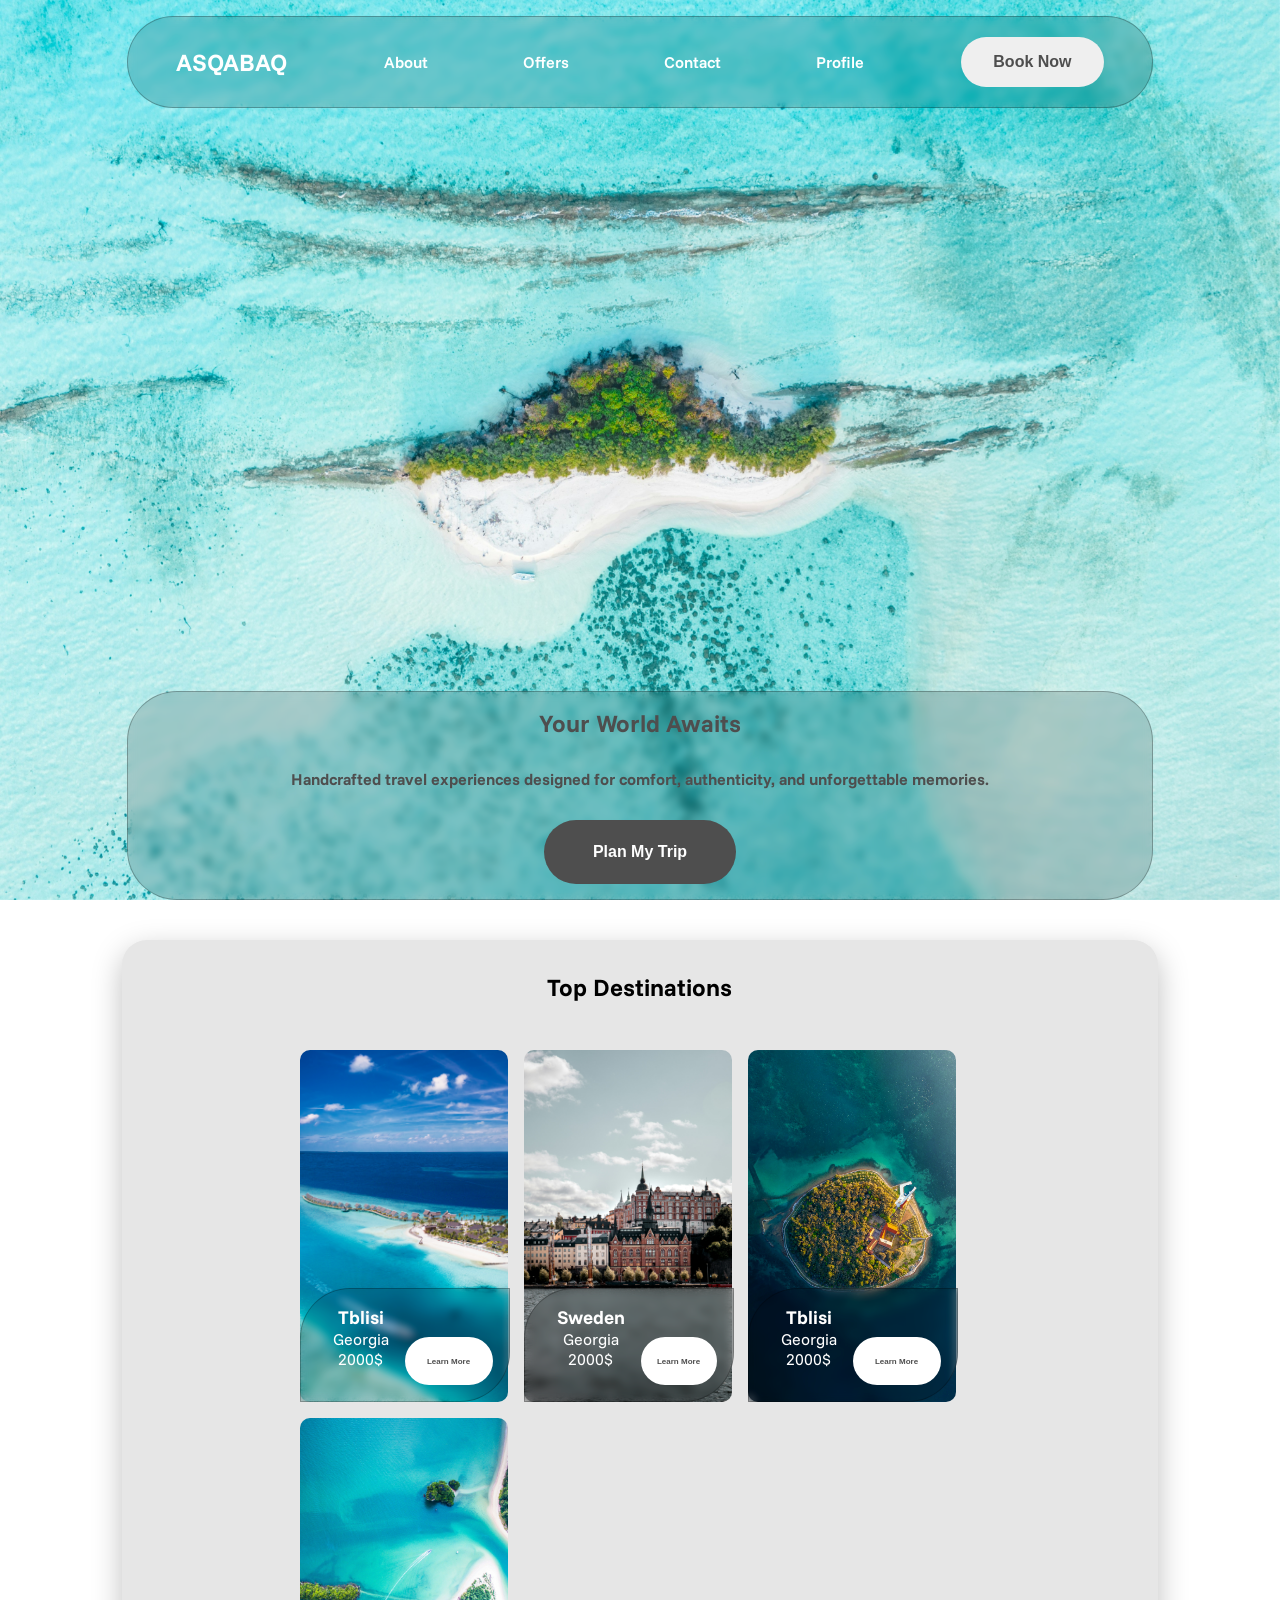
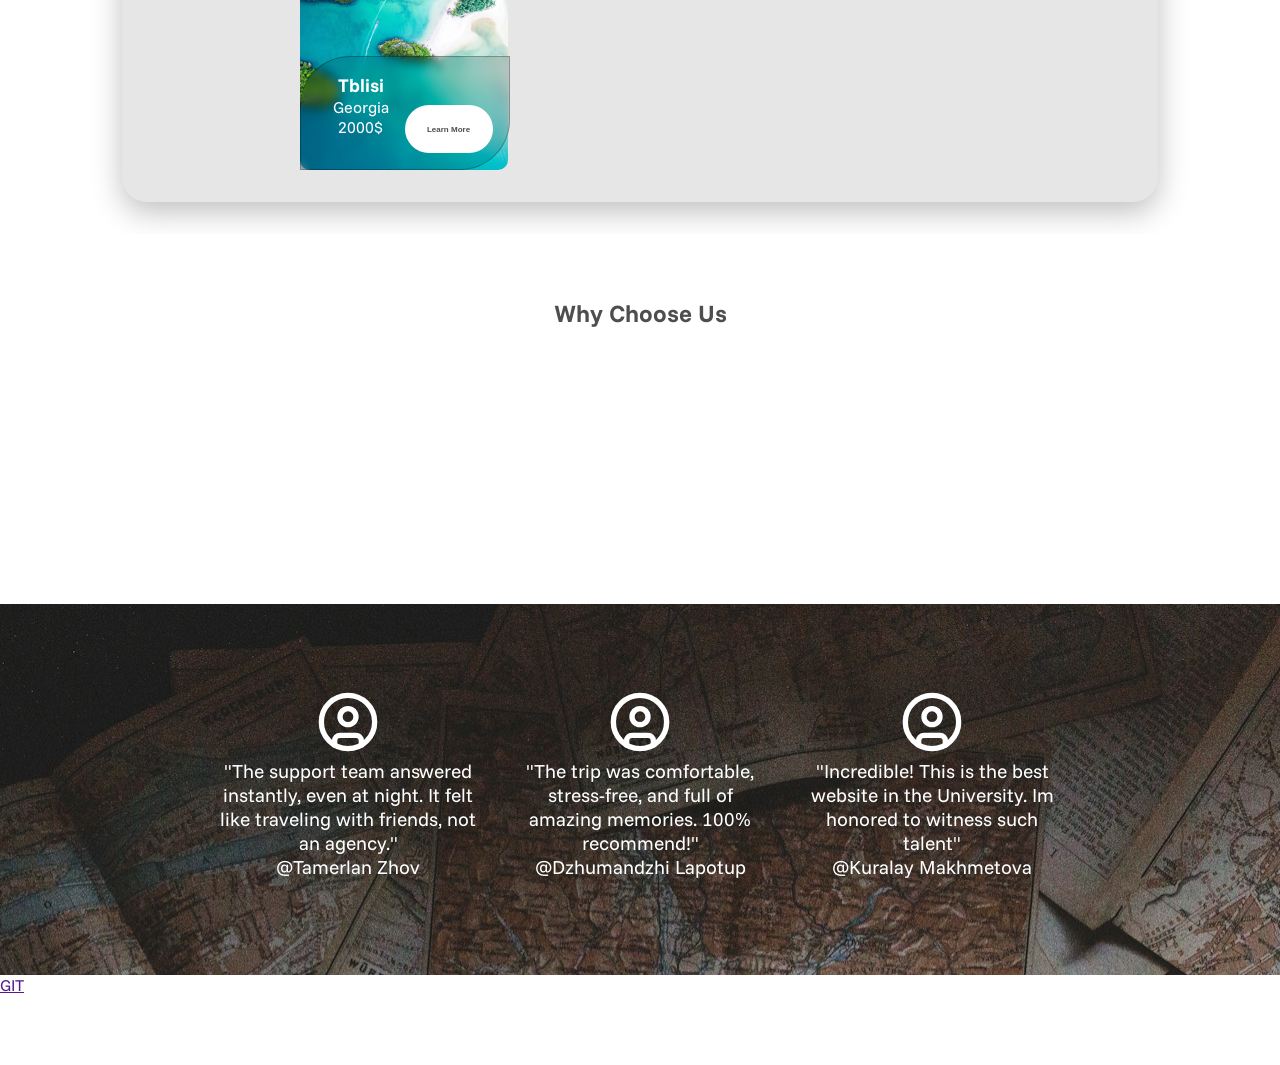
==== commit c6ad7e62: "update" ====
--- a/index.html
+++ b/index.html
@@ -14,12 +14,12 @@
 
       <nav class="nav-links">
         <a href="About.html" class="navigation">About</a>
-        <a href="#" class="navigation">Offers</a>
+        <a href="offers.html" class="navigation">Offers</a>
         <a href="Contact.html" class="navigation">Contact</a>
         <a href="Profile.html" class="navigation">Profile</a>
       </nav>
 
-      <button class="book_now btn">Book Now</button>
+      <button class="book_now btn" id="bookBtn">Book Now</button>
 
       <!-- Burger -->
       <div class="hamburger">
@@ -46,7 +46,7 @@
       <div class="cards_bg">
         <h2>Top Destinations</h2>
         <div class="cards">
-          <div class="card georgia" data-aos="fade-up" data-aos-duration="800" >
+          <div class="card georgia" >
             <div class="card_modal">
               <div class="card_text">
                 <h3>Tblisi</h3>
@@ -59,7 +59,7 @@
               <button class="card_btn">Learn More</button>
             </div>
           </div>
-          <div class="card sweden" data-aos="fade-up" data-aos-duration="1000">
+          <div class="card sweden">
             <div class="card_modal">
               <div class="card_text">
                 <h3>Sweden</h3>
@@ -72,7 +72,7 @@
               <button class="card_btn">Learn More</button>
             </div>
           </div>
-          <div class="card island" data-aos="fade-up" data-aos-duration="1200">
+          <div class="card island" >
             <div class="card_modal">
               <div class="card_text">
                 <h3>Tblisi</h3>
@@ -85,7 +85,7 @@
               <button class="card_btn">Learn More</button>
             </div>
           </div>
-          <div class="card islands" data-aos="fade-up" data-aos-duration="1400">
+          <div class="card islands" >
             <div class="card_modal">
               <div class="card_text">
                 <h3>Tblisi</h3>
--- a/style.css
+++ b/style.css
@@ -22,11 +22,11 @@
   display: flex;
   justify-content: space-around;
   align-items: center;
-  background: rgba(0, 0, 0, 0.15); /* полупрозрачность */
-  backdrop-filter: blur(4px) saturate(110%); /* стекло */
-  -webkit-backdrop-filter: blur(10px) saturate(180%); /* для Safari */
-  border-radius: 50px; /* если хочешь закругление */
-  border: 1px solid rgba(0, 0, 0, 0.25); /* лёгкая “рамка” */
+  background: rgba(0, 0, 0, 0.15); 
+  backdrop-filter: blur(4px) saturate(110%); 
+  -webkit-backdrop-filter: blur(10px) saturate(180%); 
+  border-radius: 50px; 
+  border: 1px solid rgba(0, 0, 0, 0.25); 
   z-index: 1000;
 }
 .logo {
@@ -248,9 +248,10 @@
   padding: 1rem 1.5rem;
   border-radius: 50px;
   border: none;
-  font-size: 0.7rem;
-  transition: 200ms;
-  width: 6rem;
+  font-size: 0.5rem;
+  transition: 200ms;
+  font-weight: 800;
+  width: 7rem;
   height: 3rem;
   margin-bottom: 1rem;
   margin-right: 1rem;
@@ -345,10 +346,20 @@
   #sec3 {
     height: fit-content;
   }
-  #sec4 {
-    padding: 3rem;
-    background-image: url(Images/maps.jpg);
-  }
+}
+@media (max-width: 500px) {
+  #sec3 {
+    height: fit-content;
+  }
+  #sec1 .bg {
+    background-attachment: none;
+    position: relative;
+  }
+}
+
+#sec4 {
+  padding: 3rem;
+  background-image: url(Images/maps.jpg);
 }
 
 footer {
@@ -562,8 +573,66 @@
   html {
     font-size: 12px;
   }
-   .profile_bg {
+  .profile_bg {
     margin-top: 30%;
     width: 90%;
   }
 }
+
+/* Offers -========================= */
+#offers {
+  width: 100%;
+  height: 100vh;
+  display: flex;
+  align-items: center;
+  justify-content: center;
+    background-image: url(Images/tim-roosjen-sSlG14y5psk-unsplash.jpg);
+    background-position: center;
+    background-size: cover;
+}
+.offers_bg {
+  background: rgba(0, 0, 0, 0.15); /* полупрозрачность */
+  backdrop-filter: blur(6px) saturate(30%); /* стекло */
+  -webkit-backdrop-filter: blur(10px) saturate(50%); /* для Safari */
+  border-radius: 50px; /* если хочешь закругление */
+  border: 1px solid rgba(0, 0, 0, 0.25); /* лёгкая “рамка” */
+  width: 50%;
+  padding: 2rem;
+  display: flex;
+  flex-direction: column;
+  text-align: center;
+
+}
+.offers_bg h1 {
+  padding: 1rem;
+  color: #fff;
+}
+#downloadBtn {
+  padding: 1rem;
+  border-radius: 25px;
+  border: none;
+  text-align: center;
+  margin: 0 auto;
+  transition: 200ms;
+}
+#downloadBtn:hover {
+  background-color: #00d0ff;
+  transition: 200ms;
+}
+
+
+/* modal  */
+
+.modal {
+  position: fixed;
+  top: 0;
+  left: 0;
+  width: 100%;
+  height: 100vh;
+  background: rgba(0, 0, 0, 0.6); /* тёмный фон позади */
+  display: none; /* скрыта по умолчанию */
+  justify-content: center;
+  align-items: center;
+  z-index: 9999;
+}
+
